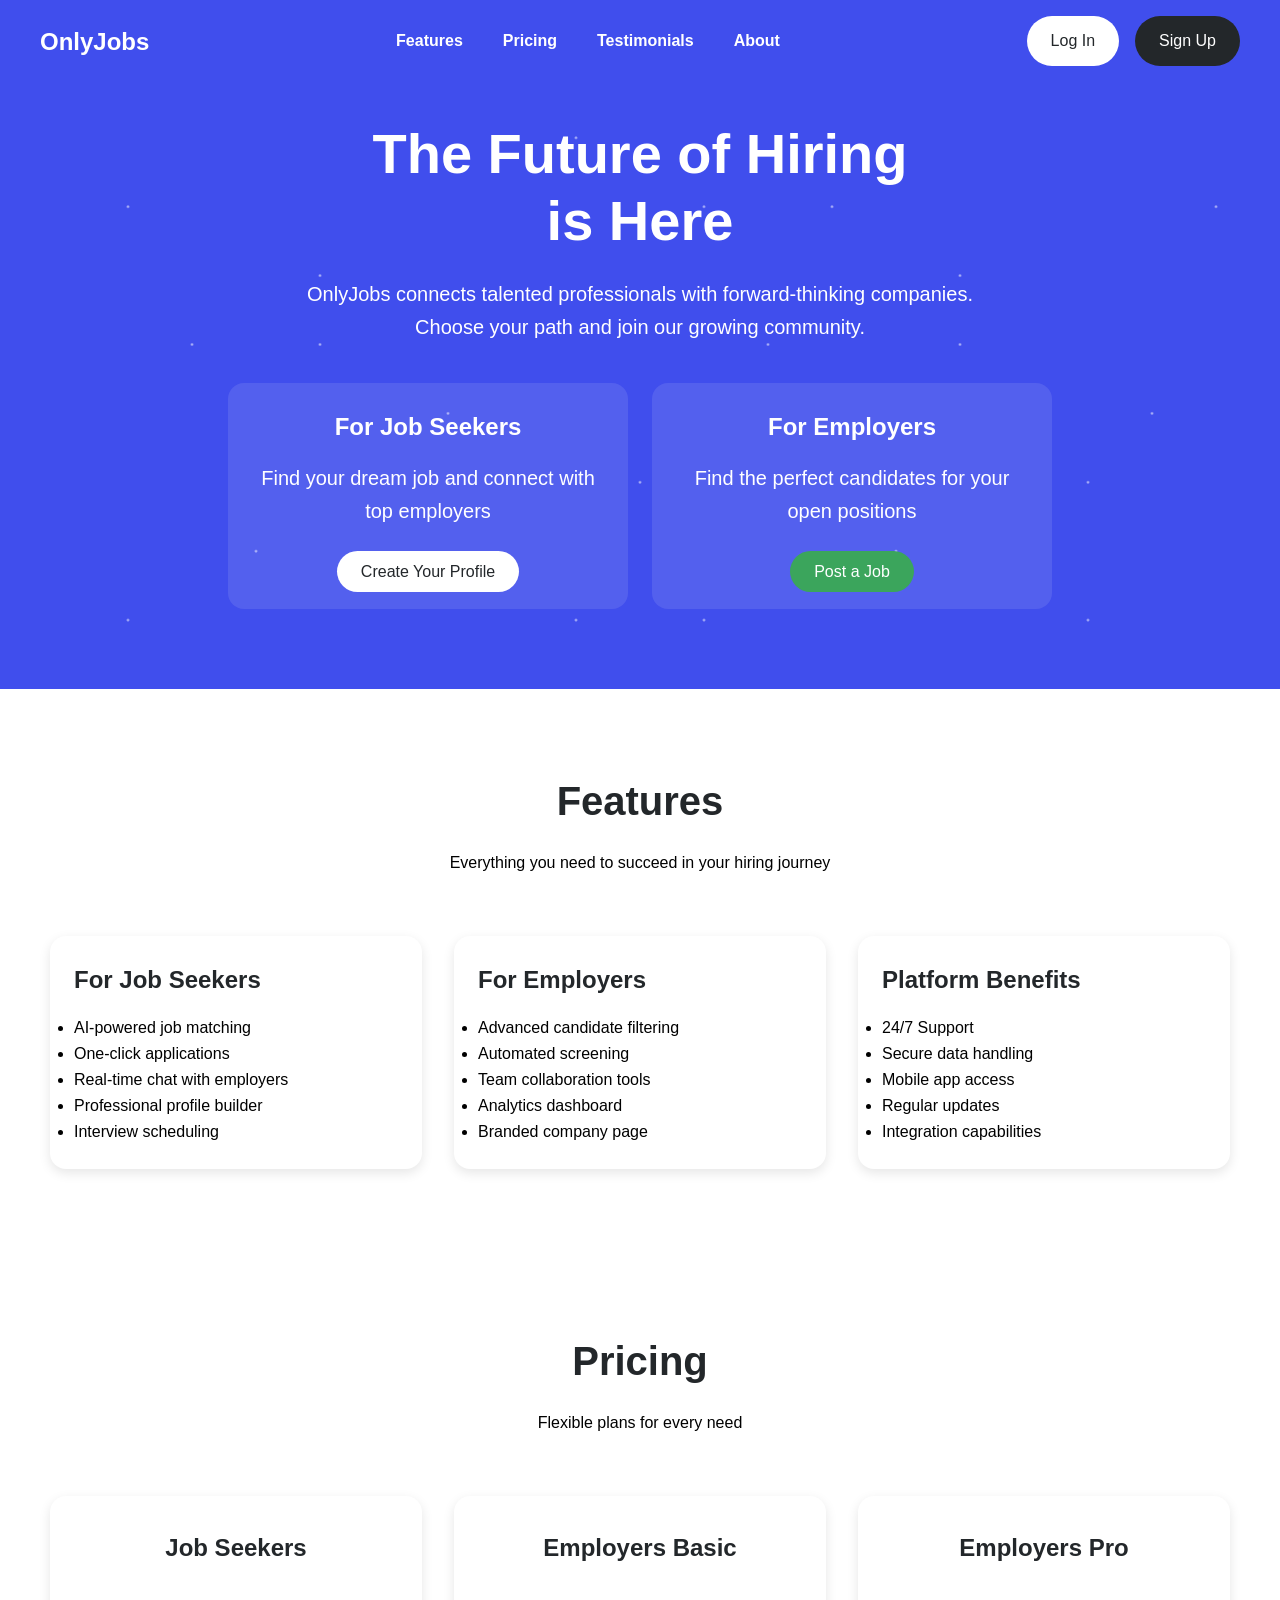
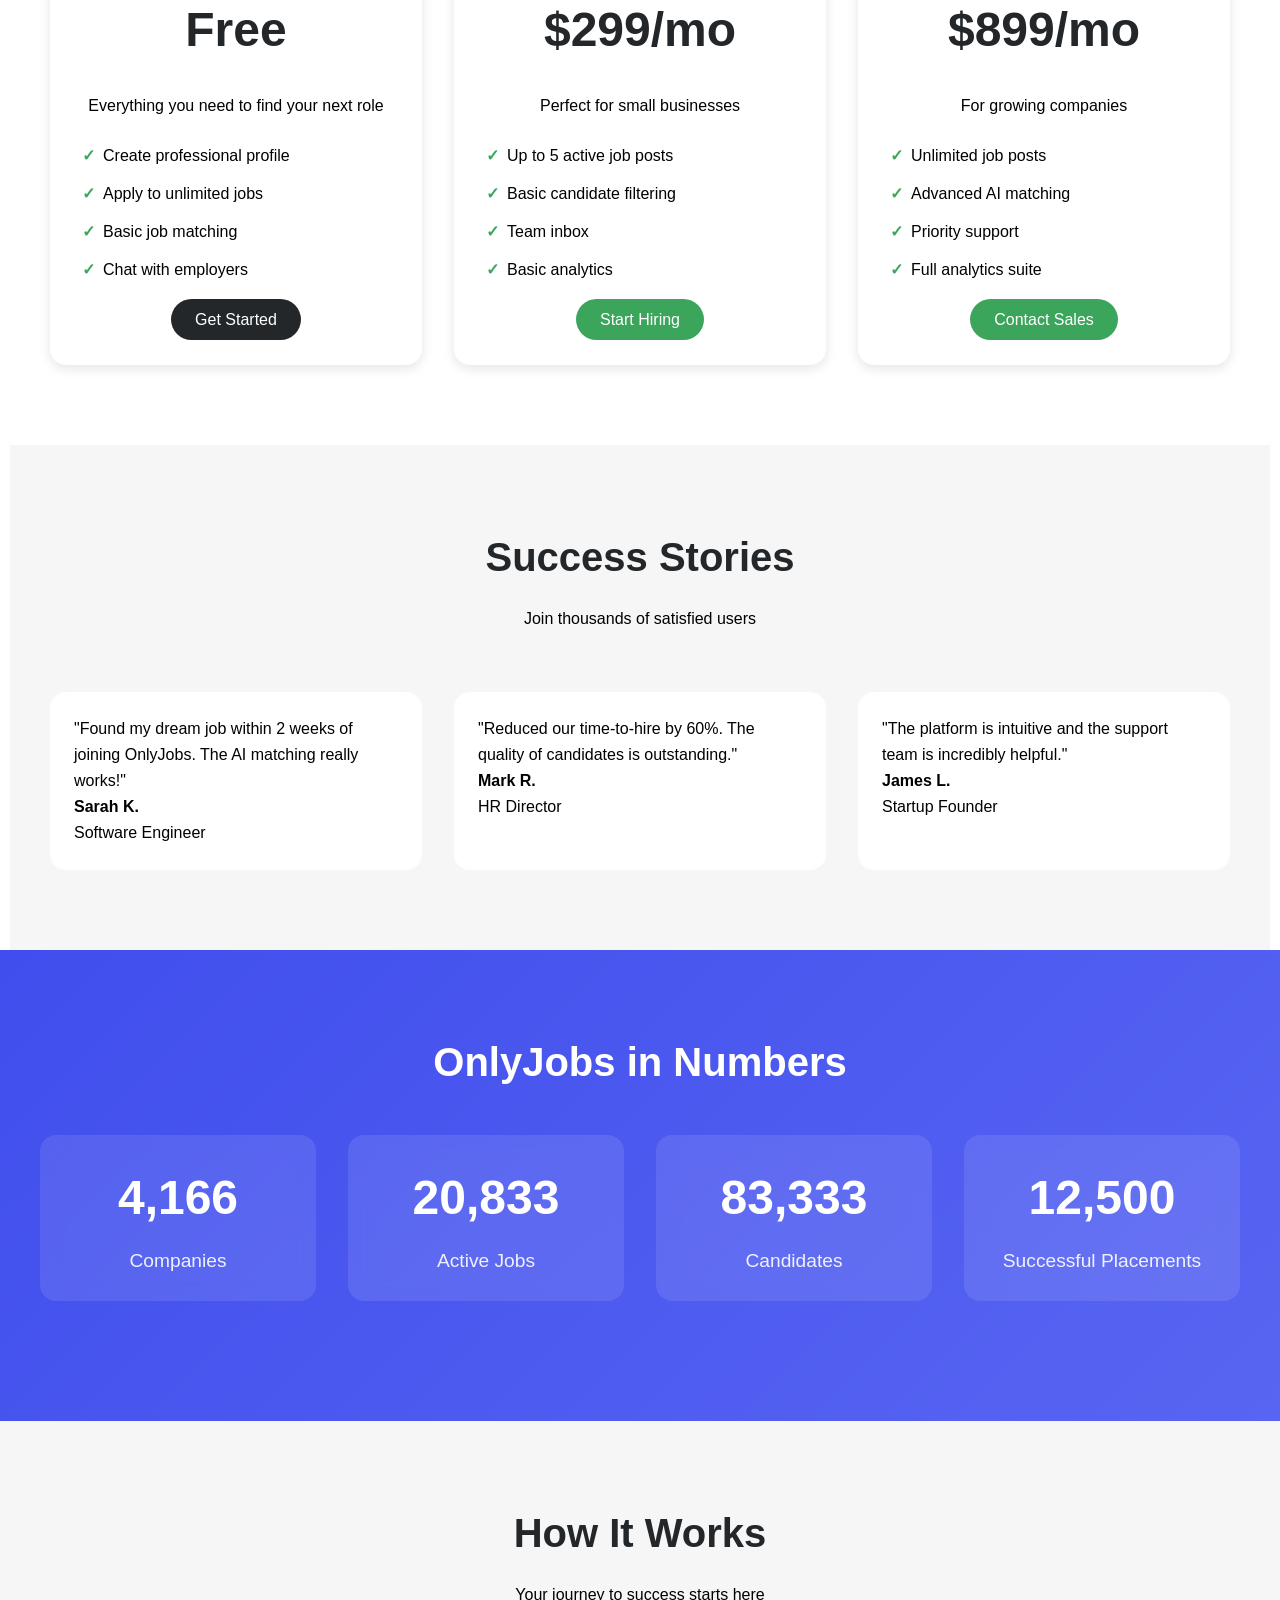
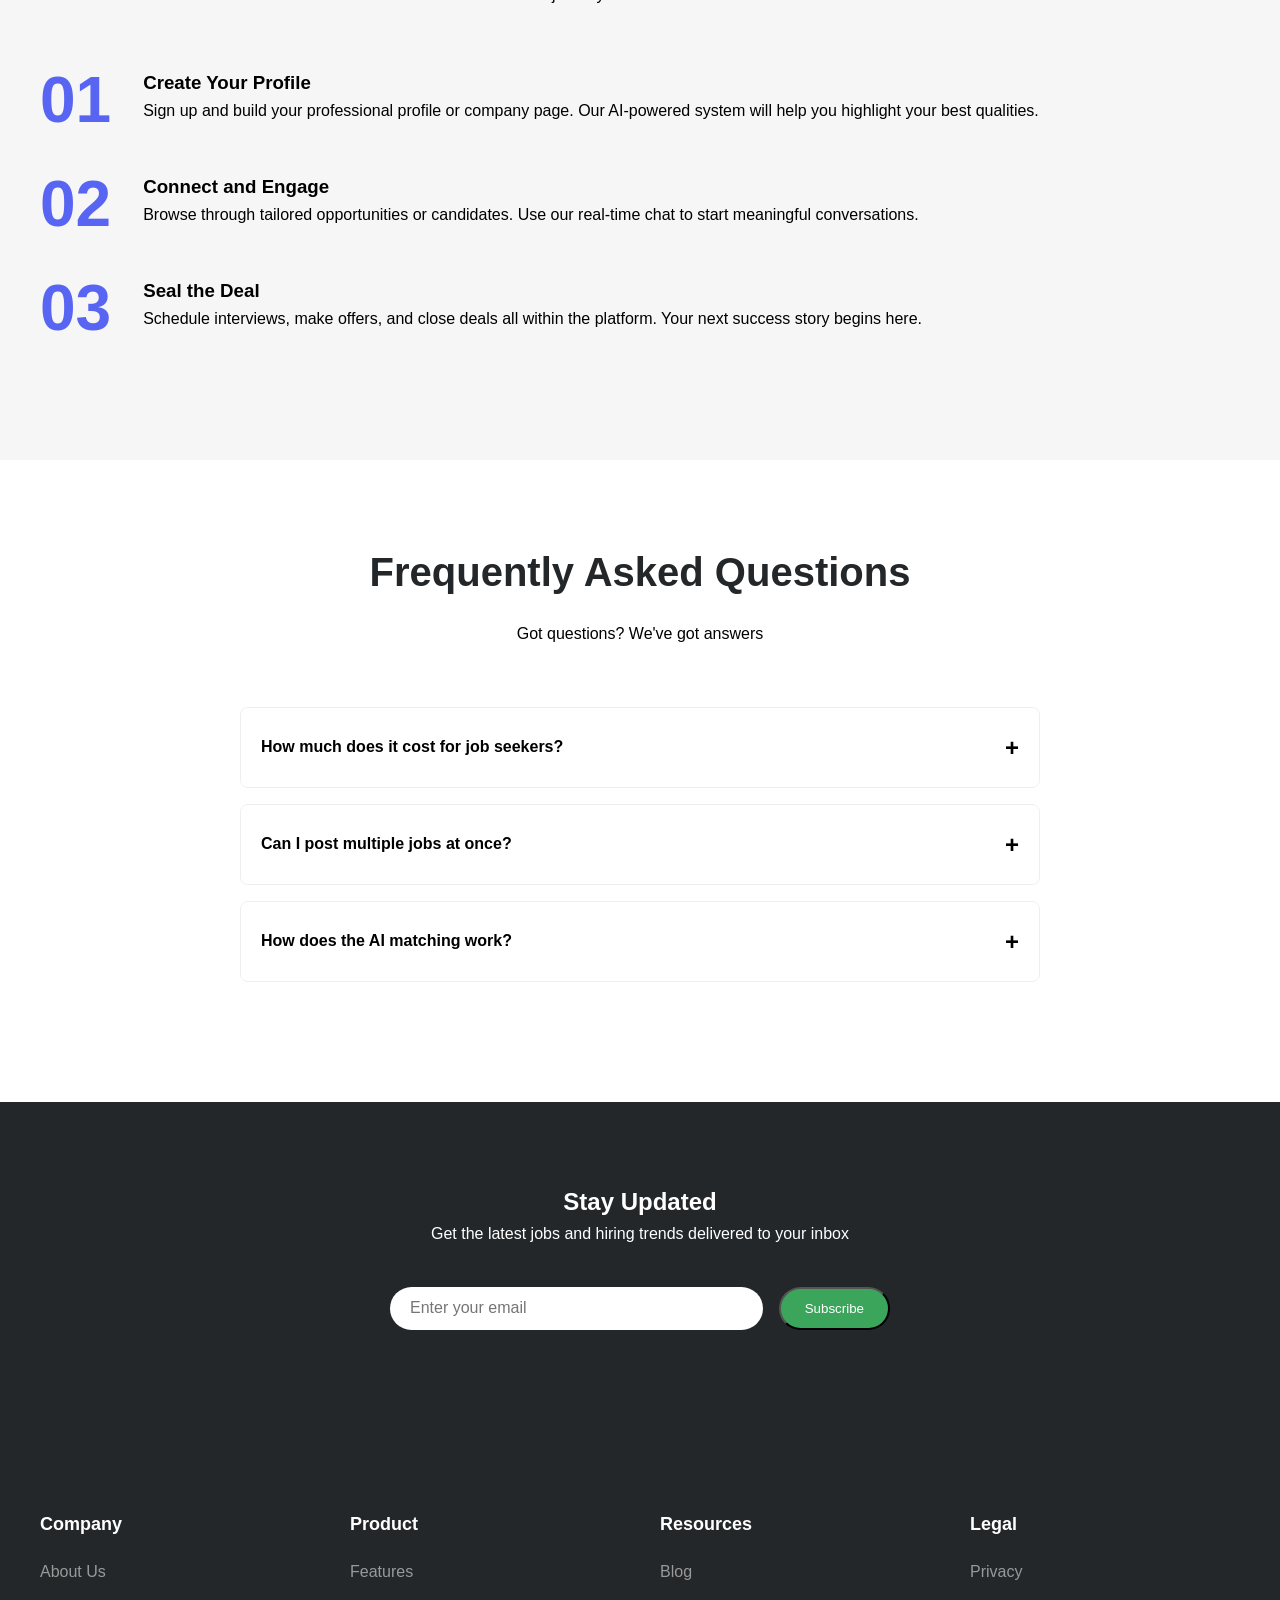
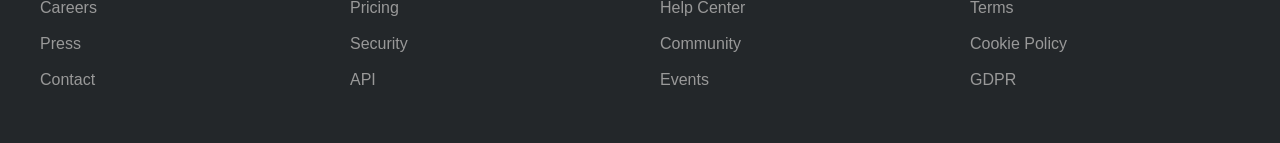
==== landing.html @ 076247b7 "Rename index.html to landing.html" ====
<!DOCTYPE html>
<html lang="en">
<head>
    <meta charset="UTF-8">
    <meta name="viewport" content="width=device-width, initial-scale=1.0">
    <title>OnlyJobs | Connecting Talent with Opportunity</title>
    <link rel="stylesheet" href="style.css">
</head>
<body>
    <nav class="nav">
        <a href="#" class="logo">OnlyJobs</a>
        <div class="nav-links">
            <a href="#features">Features</a>
            <a href="#pricing">Pricing</a>
            <a href="#testimonials">Testimonials</a>
            <a href="#about">About</a>
        </div>
        <div class="nav-buttons">
            <a href="#" class="button button-white">Log In</a>
            <a href="#" class="button button-dark">Sign Up</a>
        </div>
    </nav>

    <section class="hero">
        <div class="stars"></div>
        <h1>The Future of Hiring<br>is Here</h1>
        <p>OnlyJobs connects talented professionals with forward-thinking companies. Choose your path and join our growing community.</p>
        
        <div class="cta-buttons">
            <div class="cta-group">
                <h3>For Job Seekers</h3>
                <p>Find your dream job and connect with top employers</p>
                <a href="#" class="button button-white">Create Your Profile</a>
            </div>
            <div class="cta-group">
                <h3>For Employers</h3>
                <p>Find the perfect candidates for your open positions</p>
                <a href="#" class="button button-success">Post a Job</a>
            </div>
        </div>
    </section>

    <section id="features" class="section">
        <div class="section-title">
            <h2>Features</h2>
            <p>Everything you need to succeed in your hiring journey</p>
        </div>
        
        <div class="features-grid">
            <div class="feature-card">
                <h3>For Job Seekers</h3>
                <ul>
                    <li>AI-powered job matching</li>
                    <li>One-click applications</li>
                    <li>Real-time chat with employers</li>
                    <li>Professional profile builder</li>
                    <li>Interview scheduling</li>
                </ul>
            </div>
            <div class="feature-card">
                <h3>For Employers</h3>
                <ul>
                    <li>Advanced candidate filtering</li>
                    <li>Automated screening</li>
                    <li>Team collaboration tools</li>
                    <li>Analytics dashboard</li>
                    <li>Branded company page</li>
                </ul>
            </div>
            <div class="feature-card">
                <h3>Platform Benefits</h3>
                <ul>
                    <li>24/7 Support</li>
                    <li>Secure data handling</li>
                    <li>Mobile app access</li>
                    <li>Regular updates</li>
                    <li>Integration capabilities</li>
                </ul>
            </div>
        </div>
    </section>

    <section id="pricing" class="section">
        <div class="section-title">
            <h2>Pricing</h2>
            <p>Flexible plans for every need</p>
        </div>
        
        <div class="pricing-grid">
            <div class="price-card">
                <h3>Job Seekers</h3>
                <div class="price">Free</div>
                <p>Everything you need to find your next role</p>
                <ul class="price-features">
                    <li>Create professional profile</li>
                    <li>Apply to unlimited jobs</li>
                    <li>Basic job matching</li>
                    <li>Chat with employers</li>
                </ul>
                <a href="#" class="button button-dark">Get Started</a>
            </div>
            
            <div class="price-card">
                <h3>Employers Basic</h3>
                <div class="price">$299<span>/mo</span></div>
                <p>Perfect for small businesses</p>
                <ul class="price-features">
                    <li>Up to 5 active job posts</li>
                    <li>Basic candidate filtering</li>
                    <li>Team inbox</li>
                    <li>Basic analytics</li>
                </ul>
                <a href="#" class="button button-success">Start Hiring</a>
            </div>
            
            <div class="price-card">
                <h3>Employers Pro</h3>
                <div class="price">$899<span>/mo</span></div>
                <p>For growing companies</p>
                <ul class="price-features">
                    <li>Unlimited job posts</li>
                    <li>Advanced AI matching</li>
                    <li>Priority support</li>
                    <li>Full analytics suite</li>
                </ul>
                <a href="#" class="button button-success">Contact Sales</a>
            </div>
        </div>
    </section>

    <section id="testimonials" class="section testimonials">
        <div class="section-title">
            <h2>Success Stories</h2>
            <p>Join thousands of satisfied users</p>
        </div>
        
        <div class="testimonial-grid">
            <div class="testimonial-card">
                <p>"Found my dream job within 2 weeks of joining OnlyJobs. The AI matching really works!"</p>
                <h4>Sarah K.</h4>
                <p>Software Engineer</p>
            </div>
            <div class="testimonial-card">
                <p>"Reduced our time-to-hire by 60%. The quality of candidates is outstanding."</p>
                <h4>Mark R.</h4>
                <p>HR Director</p>
            </div>
            <div class="testimonial-card">
                <p>"The platform is intuitive and the support team is incredibly helpful."</p>
                <h4>James L.</h4>
                <p>Startup Founder</p>
            </div>
        </div>
    </section>

    <section class="stats-section">
        <h2>OnlyJobs in Numbers</h2>
        <div class="stats-grid">
            <div class="stat-card">
                <div class="stat-number" data-target="5000" data-prefix="">0</div>
                <p>Companies</p>
            </div>
            <div class="stat-card">
                <div class="stat-number" data-target="25000" data-prefix="">0</div>
                <p>Active Jobs</p>
            </div>
            <div class="stat-card">
                <div class="stat-number" data-target="100000" data-prefix="">0</div>
                <p>Candidates</p>
            </div>
            <div class="stat-card">
                <div class="stat-number" data-target="15000" data-prefix="">0</div>
                <p>Successful Placements</p>
            </div>
        </div>
    </section>

    <section class="how-it-works">
        <div class="section-title">
            <h2>How It Works</h2>
            <p>Your journey to success starts here</p>
        </div>
        <div class="steps-container">
            <div class="step-card">
                <div class="step-number">01</div>
                <div class="step-content">
                    <h3>Create Your Profile</h3>
                    <p>Sign up and build your professional profile or company page. Our AI-powered system will help you highlight your best qualities.</p>
                </div>
            </div>
            <div class="step-card">
                <div class="step-number">02</div>
                <div class="step-content">
                    <h3>Connect and Engage</h3>
                    <p>Browse through tailored opportunities or candidates. Use our real-time chat to start meaningful conversations.</p>
                </div>
            </div>
            <div class="step-card">
                <div class="step-number">03</div>
                <div class="step-content">
                    <h3>Seal the Deal</h3>
                    <p>Schedule interviews, make offers, and close deals all within the platform. Your next success story begins here.</p>
                </div>
            </div>
        </div>
    </section>

    <section class="faq-section">
        <div class="section-title">
            <h2>Frequently Asked Questions</h2>
            <p>Got questions? We've got answers</p>
        </div>
        <div class="faq-container">
            <div class="faq-item">
                <div class="faq-question">How much does it cost for job seekers?</div>
                <div class="faq-answer">OnlyJobs is completely free for job seekers! Create your profile, apply to jobs, and connect with employers at no cost.</div>
            </div>
            <div class="faq-item">
                <div class="faq-question">Can I post multiple jobs at once?</div>
                <div class="faq-answer">Yes! Our Employers Pro plan allows unlimited job postings, while the Basic plan includes up to 5 active job posts.</div>
            </div>
            <div class="faq-item">
                <div class="faq-question">How does the AI matching work?</div>
                <div class="faq-answer">Our AI analyzes multiple factors including skills, experience, company culture, and job requirements to create perfect matches.</div>
            </div>
        </div>
    </section>

    <section class="newsletter">
        <h2>Stay Updated</h2>
        <p>Get the latest jobs and hiring trends delivered to your inbox</p>
        <form class="newsletter-form">
            <input type="email" placeholder="Enter your email" class="newsletter-input" required>
            <button type="submit" class="button button-success">Subscribe</button>
        </form>
    </section>

    <footer>
        <div class="footer-grid">
            <div class="footer-column">
                <h4>Company</h4>
                <ul>
                    <li><a href="#">About Us</a></li>
                    <li><a href="#">Careers</a></li>
                    <li><a href="#">Press</a></li>
                    <li><a href="#">Contact</a></li>
                </ul>
            </div>
            <div class="footer-column">
                <h4>Product</h4>
                <ul>
                    <li><a href="#">Features</a></li>
                    <li><a href="#">Pricing</a></li>
                    <li><a href="#">Security</a></li>
                    <li><a href="#">API</a></li>
                </ul>
            </div>
            <div class="footer-column">
                <h4>Resources</h4>
                <ul>
                    <li><a href="#">Blog</a></li>
                    <li><a href="#">Help Center</a></li>
                    <li><a href="#">Community</a></li>
                    <li><a href="#">Events</a></li>
                </ul>
            </div>
            <div class="footer-column">
                <h4>Legal</h4>
                <ul>
                    <li><a href="#">Privacy</a></li>
                    <li><a href="#">Terms</a></li>
                    <li><a href="#">Cookie Policy</a></li>
                    <li><a href="#">GDPR</a></li>
                </ul>
            </div>
        </div>
    </footer>

    <div class="floating-button" data-tooltip>
        <span class="tooltip">Need help?</span>
        <span>💬</span>
    </div>

    <script src="script.js"></script>
</body>
</html>
---- style.css ----
:root {
    --primary: #5865F2;
    --background: #404EED;
    --text: #fff;
    --secondary-bg: #f6f6f6;
    --dark-text: #23272a;
    --success: #3ba55c;
}

* {
    margin: 0;
    padding: 0;
    box-sizing: border-box;
    font-family: 'gg sans', 'Helvetica Neue', Helvetica, Arial, sans-serif;
}

body {
    line-height: 1.625;
}

html{
    scroll-behavior: smooth;
}

.nav {
    position: fixed;
    top: 0;
    left: 0;
    right: 0;
    padding: 16px 40px;
    background: var(--background);
    display: flex;
    justify-content: space-between;
    align-items: center;
    z-index: 100;
}

.logo {
    font-size: 24px;
    font-weight: 800;
    color: var(--text);
    text-decoration: none;
}

.nav-links {
    display: flex;
    gap: 40px;
}

.nav-links a {
    color: var(--text);
    text-decoration: none;
    font-weight: 600;
}

.nav-buttons {
    display: flex;
    gap: 16px;
}

.button {
    padding: 12px 24px;
    border-radius: 40px;
    font-weight: 500;
    cursor: pointer;
    transition: all 0.2s;
    text-decoration: none;
    text-align: center;
}

.button-white {
    background: var(--text);
    color: var(--dark-text);
}

.button-white:hover {
    color: var(--primary);
    box-shadow: 0 8px 15px rgba(0, 0, 0, 0.1);
}

.button-dark {
    background: var(--dark-text);
    color: var(--text);
}

.button-dark:hover {
    background: #36393f;
}

.button-success {
    background: var(--success);
    color: var(--text);
}

.button-success:hover {
    background: #2d8b48;
}

/* Hero Section */
.hero {
    background: var(--background);
    padding: 120px 40px 80px;
    text-align: center;
    color: var(--text);
    position: relative;
    overflow: hidden;
}

/* Fade-in for Hero Text */
.hero h1, .hero p {
    animation: fade-in-up 1s ease-out forwards;
}

.hero h1 {
    font-size: 56px;
    font-weight: 800;
    line-height: 1.2;
    margin-bottom: 24px;
    opacity: 0;
    animation-delay: 0.3s;
}

.hero p {
    font-size: 20px;
    margin-bottom: 32px;
    max-width: 720px;
    margin-left: auto;
    margin-right: auto;
    opacity: 0;
    animation-delay: 0.5s;
}
/* Call-to-action buttons */
.cta-buttons {
    display: flex;
    gap: 24px;
    justify-content: center;
    margin-top: 40px;
    opacity: 0;
    animation: fade-in-up 1s ease-out forwards;
    animation-delay: 0.7s;
}

/* Floating effect on CTA cards */
.cta-group {
    background: rgba(255, 255, 255, 0.1);
    padding: 24px;
    border-radius: 16px;
    backdrop-filter: blur(10px);
    max-width: 400px;
    text-align: center;
    animation: float 3s ease-in-out infinite;
}

.cta-group:nth-child(1) {
    animation-delay: 0.2s;
}

.cta-group:nth-child(2) {
    animation-delay: 0.4s;
}

.cta-group h3 {
    margin-bottom: 16px;
    font-size: 24px;
}

.section {
    padding: 80px 40px;
    max-width: 1260px;
    margin: 0 auto;
}

.section-title {
    text-align: center;
    margin-bottom: 60px;
}

.section-title h2 {
    font-size: 40px;
    color: var(--dark-text);
    margin-bottom: 16px;
}

.features-grid {
    display: grid;
    grid-template-columns: repeat(auto-fit, minmax(300px, 1fr));
    gap: 32px;
    margin-top: 40px;
}

.feature-card {
    background: white;
    padding: 24px;
    border-radius: 16px;
    box-shadow: 0 4px 12px rgba(0, 0, 0, 0.1);
}

.feature-card h3 {
    font-size: 24px;
    margin-bottom: 16px;
    color: var(--dark-text);
}

.pricing-grid {
    display: grid;
    grid-template-columns: repeat(auto-fit, minmax(300px, 1fr));
    gap: 32px;
    margin-top: 40px;
}

.price-card {
    background: white;
    padding: 32px;
    border-radius: 16px;
    box-shadow: 0 4px 12px rgba(0, 0, 0, 0.1);
    text-align: center;
}

.price-card h3 {
    font-size: 24px;
    margin-bottom: 16px;
    color: var(--dark-text);
}

.price {
    font-size: 48px;
    font-weight: 700;
    margin: 24px 0;
    color: var(--dark-text);
}

.price-features {
    margin: 24px 0;
    text-align: left;
}

.price-features li {
    margin: 12px 0;
    list-style: none;
    display: flex;
    align-items: center;
    gap: 8px;
}

.price-features li::before {
    content: "✓";
    color: var(--success);
    font-weight: bold;
}

.testimonials {
    background: var(--secondary-bg);
    text-align: center;
}

.testimonial-grid {
    display: grid;
    grid-template-columns: repeat(auto-fit, minmax(300px, 1fr));
    gap: 32px;
}

.testimonial-card {
    background: white;
    padding: 24px;
    border-radius: 16px;
    text-align: left;
}

.stars {
    position: absolute;
    width: 100%;
    height: 100%;
    top: 0;
    left: 0;
    pointer-events: none;
    opacity: 0.5;
    background: 
        radial-gradient(2px 2px at 20px 30px, #ffffff, rgba(0,0,0,0)),
        radial-gradient(2px 2px at 40px 70px, #ffffff, rgba(0,0,0,0)),
        radial-gradient(2px 2px at 50px 160px, #ffffff, rgba(0,0,0,0)),
        radial-gradient(2px 2px at 90px 40px, #ffffff, rgba(0,0,0,0));
    background-repeat: repeat;
    animation: stars 7s linear infinite;
}

@keyframes stars-move {
    from { transform: translateY(0); }
    to { transform: translateY(-100px); }
}

@keyframes twinkling {
    0%, 100% { opacity: 0.3; }
    50% { opacity: 1; }
}

@keyframes fade-in-up {
    from { opacity: 0; transform: translateY(30px); }
    to { opacity: 1; transform: translateY(0); }
}

@keyframes float {
    0% { transform: translateY(0px); }
    50% { transform: translateY(-10px); }
    100% { transform: translateY(0px); }
}

/* Animated Stars */
.stars {
    position: absolute;
    width: 100%;
    height: 100%;
    top: 0;
    left: 0;
    pointer-events: none;
    opacity: 0.7;
    background: 
        radial-gradient(2px 2px at 5% 10%, #ffffff, rgba(0,0,0,0)),
        radial-gradient(2px 2px at 10% 30%, #ffffff, rgba(0,0,0,0)),
        radial-gradient(2px 2px at 15% 50%, #ffffff, rgba(0,0,0,0)),
        radial-gradient(2px 2px at 20% 80%, #ffffff, rgba(0,0,0,0)),
        radial-gradient(2px 2px at 25% 40%, #ffffff, rgba(0,0,0,0)),
        radial-gradient(2px 2px at 30% 20%, #ffffff, rgba(0,0,0,0)),
        radial-gradient(2px 2px at 35% 60%, #ffffff, rgba(0,0,0,0)),
        radial-gradient(2px 2px at 40% 10%, #ffffff, rgba(0,0,0,0)),
        radial-gradient(2px 2px at 45% 90%, #ffffff, rgba(0,0,0,0)),
        radial-gradient(2px 2px at 50% 70%, #ffffff, rgba(0,0,0,0)),
        radial-gradient(2px 2px at 55% 30%, #ffffff, rgba(0,0,0,0)),
        radial-gradient(2px 2px at 60% 50%, #ffffff, rgba(0,0,0,0)),
        radial-gradient(2px 2px at 65% 20%, #ffffff, rgba(0,0,0,0)),
        radial-gradient(2px 2px at 70% 80%, #ffffff, rgba(0,0,0,0)),
        radial-gradient(2px 2px at 75% 40%, #ffffff, rgba(0,0,0,0)),
        radial-gradient(2px 2px at 80% 10%, #ffffff, rgba(0,0,0,0)),
        radial-gradient(2px 2px at 85% 90%, #ffffff, rgba(0,0,0,0)),
        radial-gradient(2px 2px at 90% 60%, #ffffff, rgba(0,0,0,0)),
        radial-gradient(2px 2px at 95% 30%, #ffffff, rgba(0,0,0,0)),
        radial-gradient(2px 2px at 10% 90%, #ffffff, rgba(0,0,0,0)),
        radial-gradient(2px 2px at 15% 10%, #ffffff, rgba(0,0,0,0)),
        radial-gradient(2px 2px at 25% 50%, #ffffff, rgba(0,0,0,0)),
        radial-gradient(2px 2px at 35% 70%, #ffffff, rgba(0,0,0,0)),
        radial-gradient(2px 2px at 45% 20%, #ffffff, rgba(0,0,0,0)),
        radial-gradient(2px 2px at 55% 90%, #ffffff, rgba(0,0,0,0)),
        radial-gradient(2px 2px at 65% 30%, #ffffff, rgba(0,0,0,0)),
        radial-gradient(2px 2px at 75% 50%, #ffffff, rgba(0,0,0,0)),
        radial-gradient(2px 2px at 85% 70%, #ffffff, rgba(0,0,0,0)),
        radial-gradient(2px 2px at 95% 10%, #ffffff, rgba(0,0,0,0));
    background-repeat: repeat;
    animation: stars-move 10s linear infinite, twinkling 5s infinite alternate;
}

@media (max-width: 768px) {
    .nav-links { display: none; }
    .hero h1 { font-size: 32px; }
    .cta-buttons { flex-direction: column; }
    .cta-group { max-width: 100%; }
}

.stats-section {
    background: linear-gradient(135deg, #404EED, #5865F2);
    color: white;
    padding: 80px 40px;
    text-align: center;
}

.stats-section h2 {
    font-size: 2.5rem;
    margin-bottom: 2rem;
}

.stats-grid {
    display: grid;
    grid-template-columns: repeat(auto-fit, minmax(200px, 1fr));
    gap: 32px;
    max-width: 1260px;
    margin: 40px auto;
}

.stat-card {
    padding: 24px;
    background: rgba(255, 255, 255, 0.1);
    border-radius: 16px;
    backdrop-filter: blur(10px);
    transform: translateY(0);
    transition: transform 0.3s ease;
}

.stat-card:hover {
    transform: translateY(-10px);
}

.stat-number {
    font-size: 48px;
    font-weight: 700;
    margin-bottom: 8px;
}

.stat-card p {
    font-size: 1.2rem;
    opacity: 0.9;
}

.how-it-works {
    padding: 80px 40px;
    background: var(--secondary-bg);
}

.steps-container {
    max-width: 1260px;
    margin: 40px auto;
    position: relative;
}

.step-card {
    display: flex;
    gap: 32px;
    margin: 40px 0;
    opacity: 0;
    transform: translateX(-50px);
    transition: all 0.5s ease;
}

.step-card.visible {
    opacity: 1;
    transform: translateX(0);
}

.step-number {
    font-size: 64px;
    font-weight: 800;
    color: var(--primary);
    line-height: 1;
}

.step-content {
    flex: 1;
}

.faq-section {
    padding: 80px 40px;
}

.faq-container {
    max-width: 800px;
    margin: 40px auto;
}

.faq-item {
    margin-bottom: 16px;
    border: 1px solid #eee;
    border-radius: 8px;
    overflow: hidden;
}

.faq-question {
    padding: 20px;
    background: white;
    cursor: pointer;
    display: flex;
    justify-content: space-between;
    align-items: center;
    font-weight: 600;
}

.faq-question::after {
    content: '+';
    font-size: 24px;
    transition: transform 0.3s ease;
}

.faq-item.active .faq-question::after {
    transform: rotate(45deg);
}

.faq-answer {
    padding: 0 20px;
    max-height: 0;
    overflow: hidden;
    transition: all 0.3s ease;
    background: #f9f9f9;
}

.faq-item.active .faq-answer {
    padding: 20px;
    max-height: 200px;
}

.newsletter {
    background: var(--dark-text);
    color: var(--text);
    padding: 80px 40px;
    text-align: center;
}

.newsletter-form {
    max-width: 500px;
    margin: 40px auto;
    display: flex;
    gap: 16px;
}

.newsletter-input {
    flex: 1;
    padding: 12px 20px;
    border-radius: 40px;
    border: none;
    font-size: 16px;
}

.floating-button {
    position: fixed;
    bottom: 40px;
    right: 40px;
    width: 60px;
    height: 60px;
    border-radius: 30px;
    background: var(--primary);
    color: white;
    display: flex;
    align-items: center;
    justify-content: center;
    cursor: pointer;
    box-shadow: 0 4px 12px rgba(0, 0, 0, 0.2);
    transition: all 0.3s ease;
    opacity: 0;
    transform: translateY(100px);
}

.floating-button.visible {
    opacity: 1;
    transform: translateY(0);
}

.floating-button:hover {
    transform: scale(1.1);
}

.tooltip {
    position: absolute;
    background: black;
    color: white;
    padding: 8px 16px;
    border-radius: 4px;
    font-size: 14px;
    bottom: 100%;
    left: 50%;
    transform: translateX(-50%);
    margin-bottom: 8px;
    opacity: 0;
    transition: opacity 0.3s ease;
    pointer-events: none;
}

[data-tooltip]:hover .tooltip {
    opacity: 1;
}

@keyframes bounce {
    0%, 100% { transform: translateY(0); }
    50% { transform: translateY(-10px); }
}

.animate-bounce {
    animation: bounce 2s infinite;
}

footer {
    background: var(--dark-text);
    color: var(--text);
    padding: 60px 40px 40px;
}

.footer-grid {
    display: grid;
    grid-template-columns: repeat(auto-fit, minmax(200px, 1fr));
    gap: 40px;
    max-width: 1260px;
    margin: 0 auto;
}

.footer-column h4 {
    margin-bottom: 20px;
    font-size: 18px;
}

.footer-column ul {
    list-style: none;
}

.footer-column ul li {
    margin: 10px 0;
}

.footer-column ul li a {
    color: #999;
    text-decoration: none;
    transition: color 0.2s ease;
}

.footer-column ul li a:hover {
    color: white;
}

@media (max-width: 768px) {
    .newsletter-form {
        flex-direction: column;
    }
    .floating-button {
        bottom: 20px;
        right: 20px;
    }
}
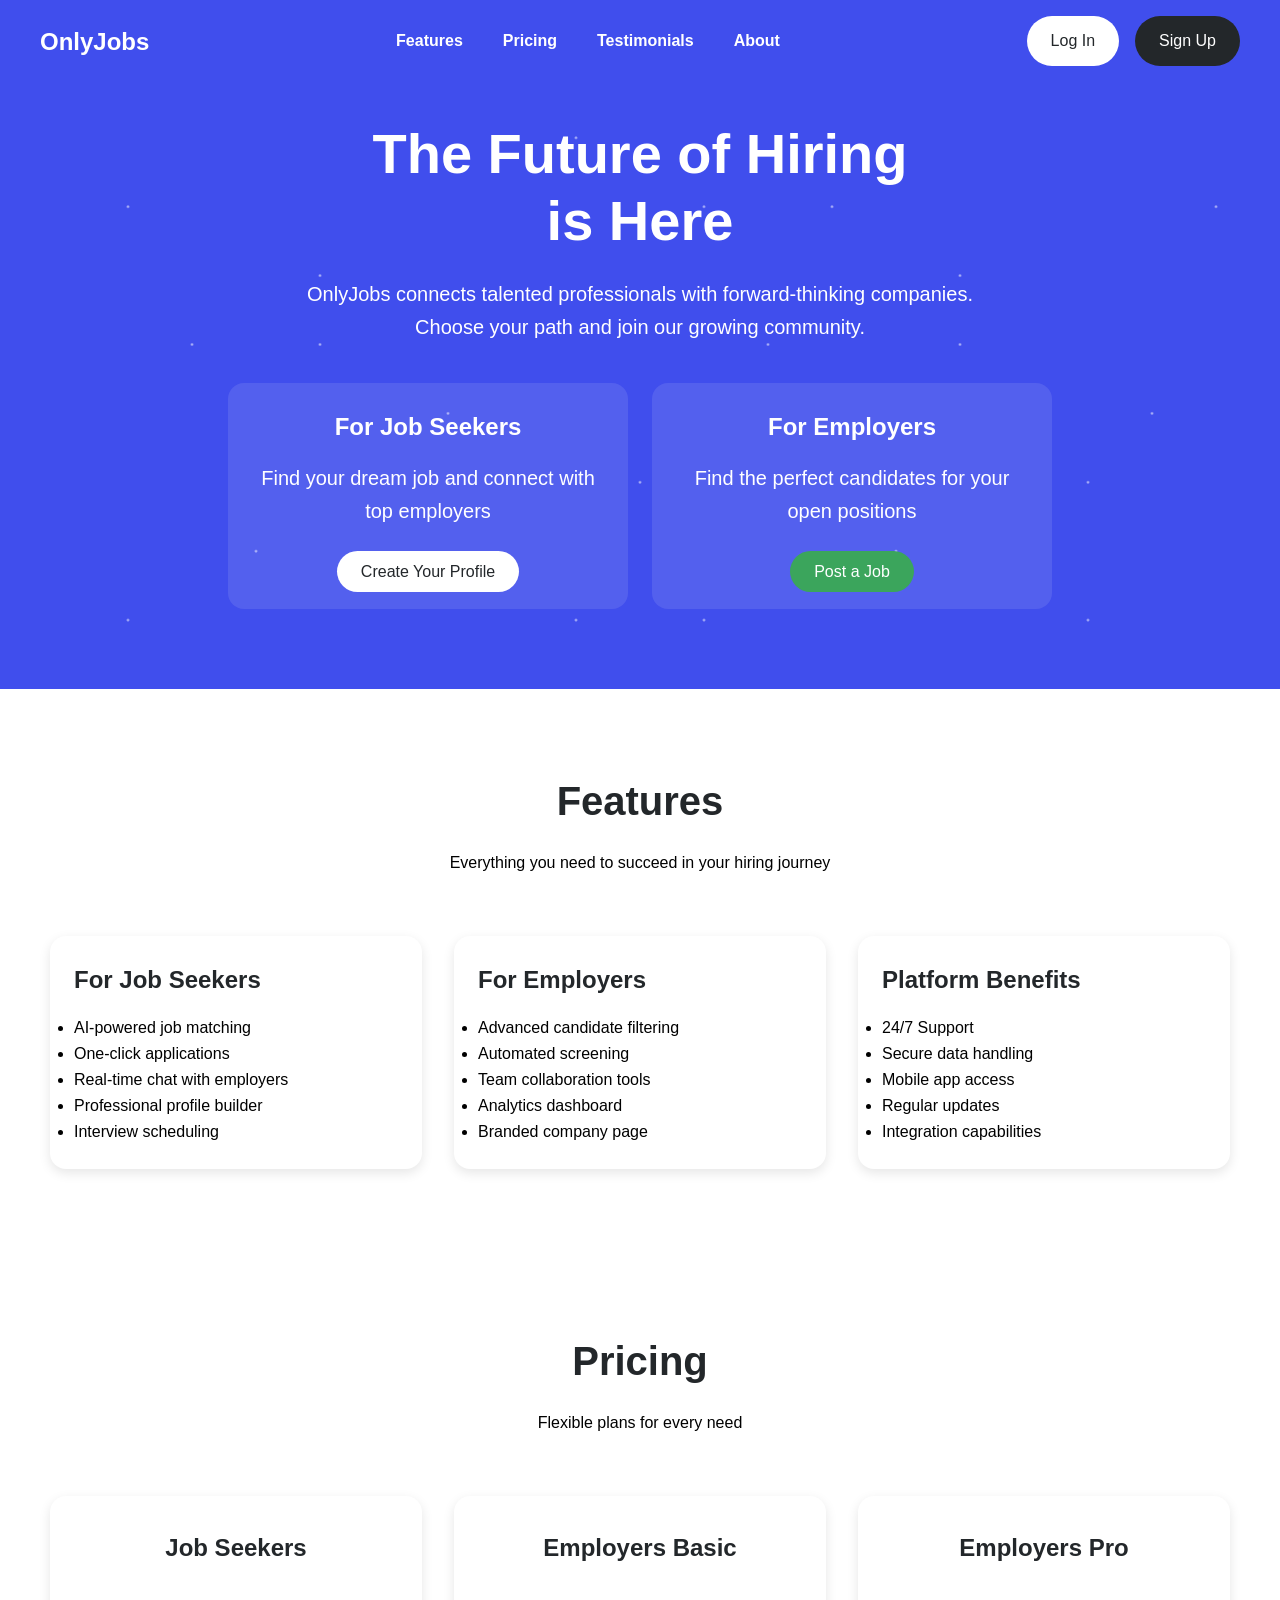
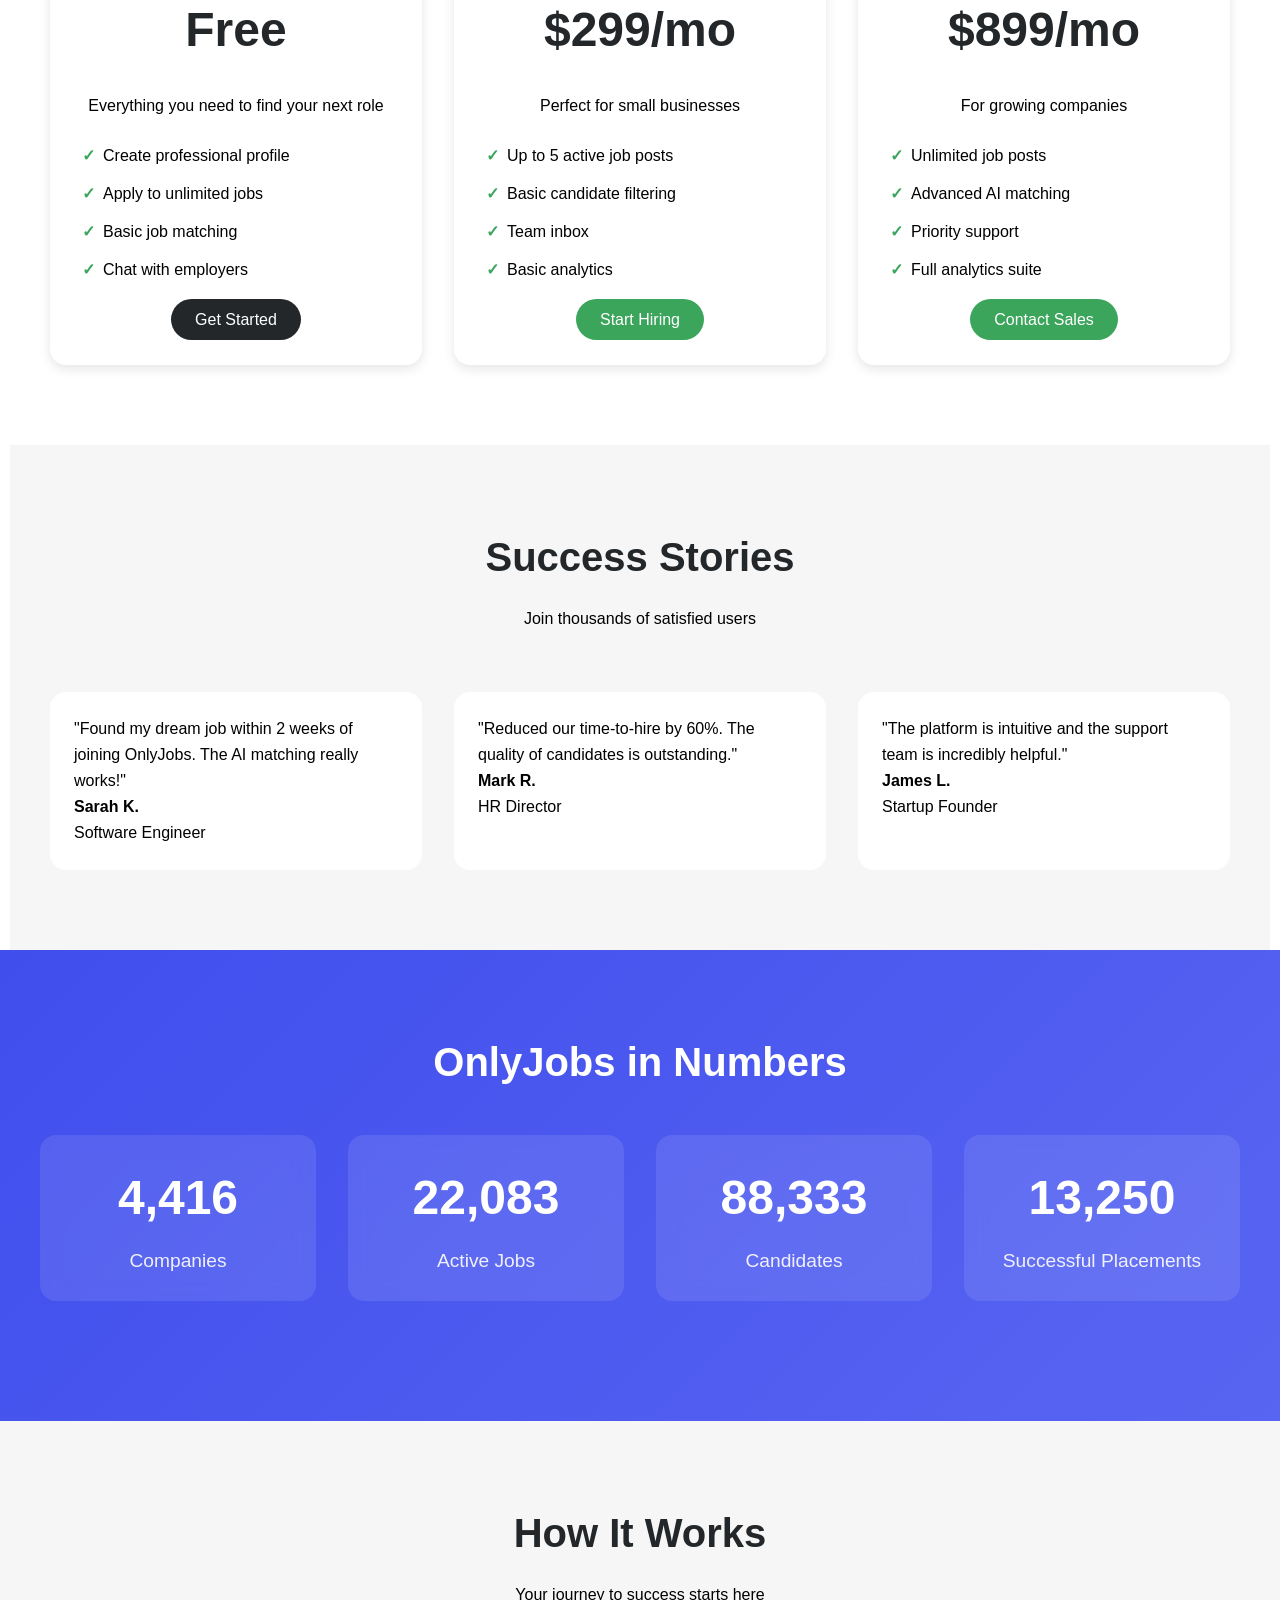
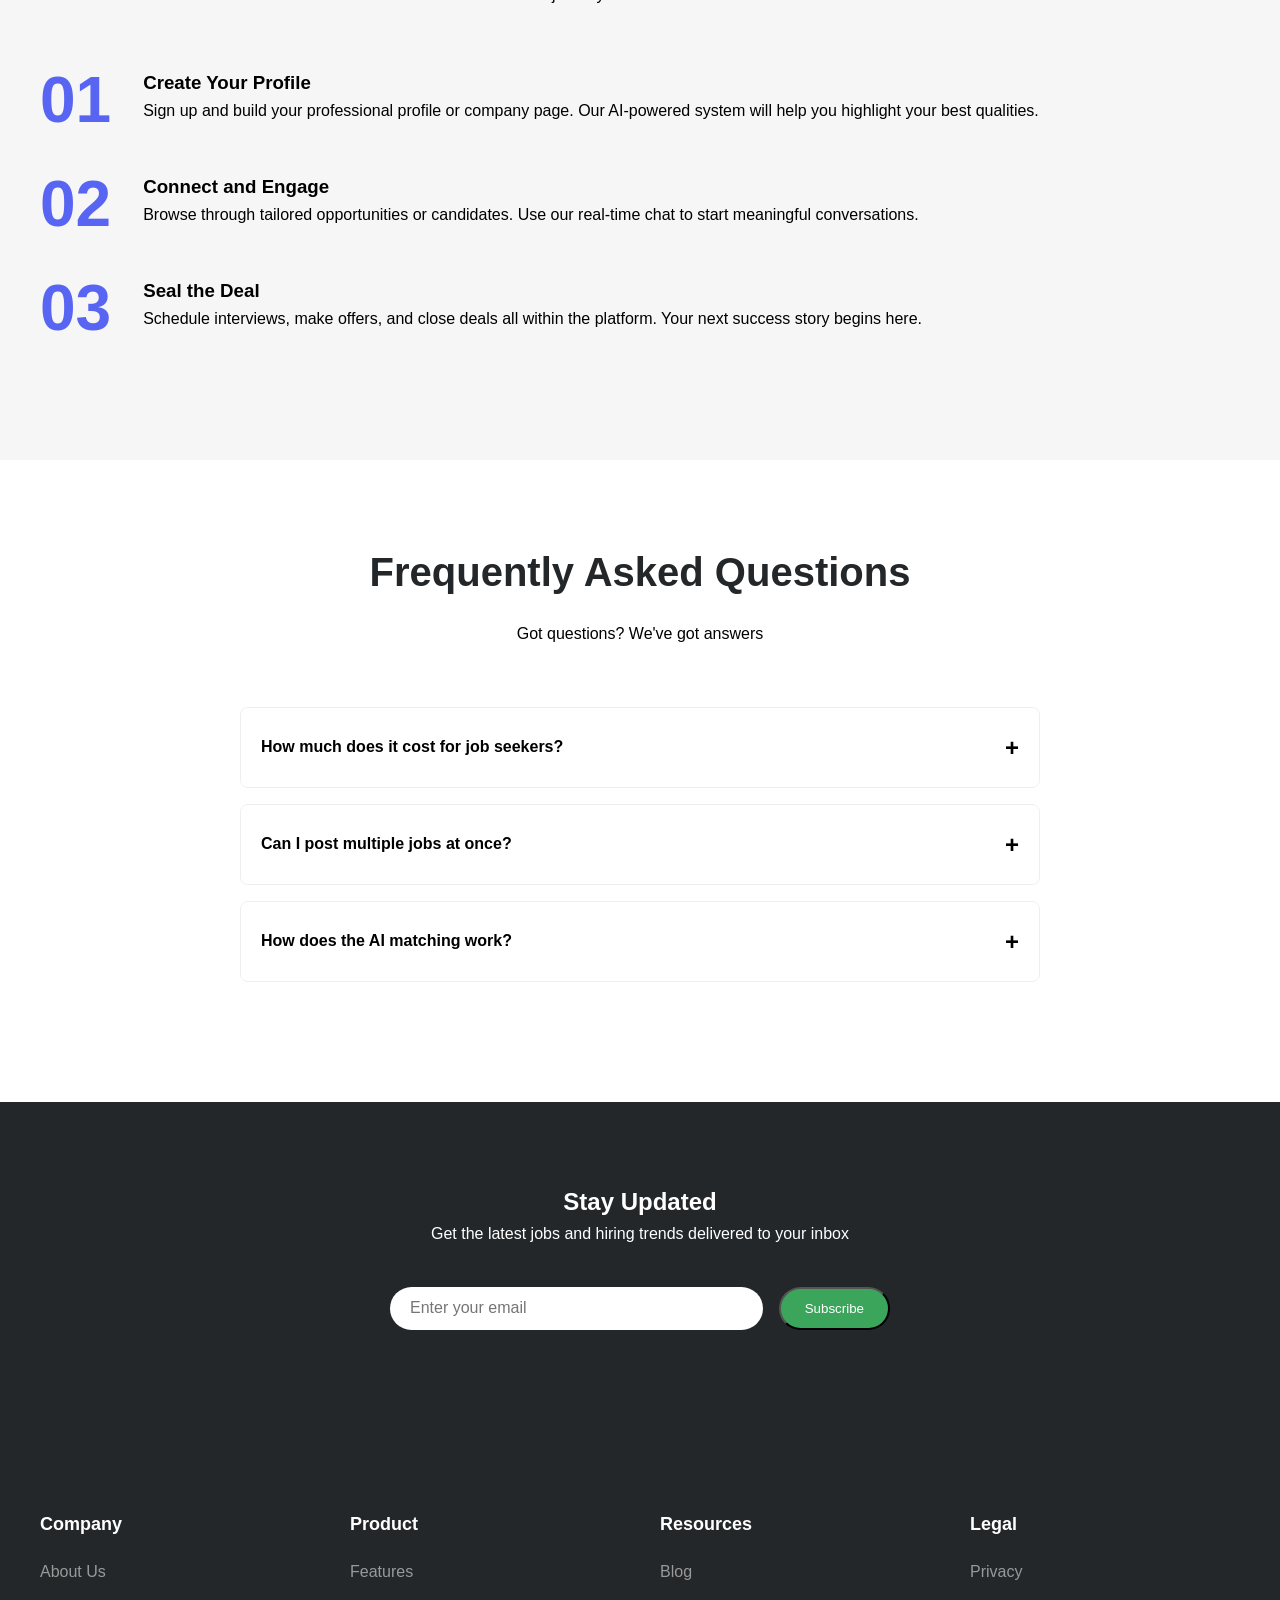
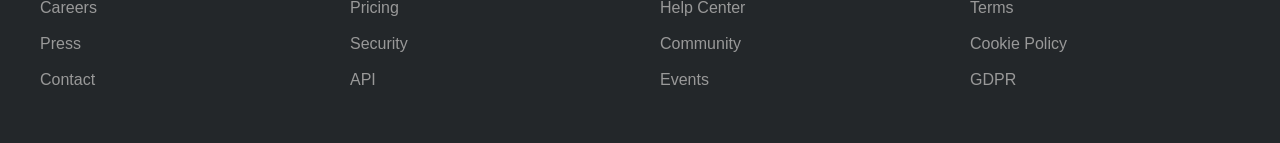
==== commit cd47104b: "Update landing.html" ====
--- a/landing.html
+++ b/landing.html
@@ -4,7 +4,7 @@
     <meta charset="UTF-8">
     <meta name="viewport" content="width=device-width, initial-scale=1.0">
     <title>OnlyJobs | Connecting Talent with Opportunity</title>
-    <link rel="stylesheet" href="style.css">
+    <link rel="stylesheet" href="landing.css">
 </head>
 <body>
     <nav class="nav">
@@ -281,6 +281,6 @@
         <span>💬</span>
     </div>
 
-    <script src="script.js"></script>
+    <script src="landing.js"></script>
 </body>
 </html>
--- a/landing.css
+++ b/landing.css
@@ -0,0 +1,610 @@
+:root {
+    --primary: #5865F2;
+    --background: #404EED;
+    --text: #fff;
+    --secondary-bg: #f6f6f6;
+    --dark-text: #23272a;
+    --success: #3ba55c;
+}
+
+* {
+    margin: 0;
+    padding: 0;
+    box-sizing: border-box;
+    font-family: 'gg sans', 'Helvetica Neue', Helvetica, Arial, sans-serif;
+}
+
+body {
+    line-height: 1.625;
+}
+
+html{
+    scroll-behavior: smooth;
+}
+
+.nav {
+    position: fixed;
+    top: 0;
+    left: 0;
+    right: 0;
+    padding: 16px 40px;
+    background: var(--background);
+    display: flex;
+    justify-content: space-between;
+    align-items: center;
+    z-index: 100;
+}
+
+.logo {
+    font-size: 24px;
+    font-weight: 800;
+    color: var(--text);
+    text-decoration: none;
+}
+
+.nav-links {
+    display: flex;
+    gap: 40px;
+}
+
+.nav-links a {
+    color: var(--text);
+    text-decoration: none;
+    font-weight: 600;
+}
+
+.nav-buttons {
+    display: flex;
+    gap: 16px;
+}
+
+.button {
+    padding: 12px 24px;
+    border-radius: 40px;
+    font-weight: 500;
+    cursor: pointer;
+    transition: all 0.2s;
+    text-decoration: none;
+    text-align: center;
+}
+
+.button-white {
+    background: var(--text);
+    color: var(--dark-text);
+}
+
+.button-white:hover {
+    color: var(--primary);
+    box-shadow: 0 8px 15px rgba(0, 0, 0, 0.1);
+}
+
+.button-dark {
+    background: var(--dark-text);
+    color: var(--text);
+}
+
+.button-dark:hover {
+    background: #36393f;
+}
+
+.button-success {
+    background: var(--success);
+    color: var(--text);
+}
+
+.button-success:hover {
+    background: #2d8b48;
+}
+
+/* Hero Section */
+.hero {
+    background: var(--background);
+    padding: 120px 40px 80px;
+    text-align: center;
+    color: var(--text);
+    position: relative;
+    overflow: hidden;
+}
+
+/* Fade-in for Hero Text */
+.hero h1, .hero p {
+    animation: fade-in-up 1s ease-out forwards;
+}
+
+.hero h1 {
+    font-size: 56px;
+    font-weight: 800;
+    line-height: 1.2;
+    margin-bottom: 24px;
+    opacity: 0;
+    animation-delay: 0.3s;
+}
+
+.hero p {
+    font-size: 20px;
+    margin-bottom: 32px;
+    max-width: 720px;
+    margin-left: auto;
+    margin-right: auto;
+    opacity: 0;
+    animation-delay: 0.5s;
+}
+/* Call-to-action buttons */
+.cta-buttons {
+    display: flex;
+    gap: 24px;
+    justify-content: center;
+    margin-top: 40px;
+    opacity: 0;
+    animation: fade-in-up 1s ease-out forwards;
+    animation-delay: 0.7s;
+}
+
+/* Floating effect on CTA cards */
+.cta-group {
+    background: rgba(255, 255, 255, 0.1);
+    padding: 24px;
+    border-radius: 16px;
+    backdrop-filter: blur(10px);
+    max-width: 400px;
+    text-align: center;
+    animation: float 3s ease-in-out infinite;
+}
+
+.cta-group:nth-child(1) {
+    animation-delay: 0.2s;
+}
+
+.cta-group:nth-child(2) {
+    animation-delay: 0.4s;
+}
+
+.cta-group h3 {
+    margin-bottom: 16px;
+    font-size: 24px;
+}
+
+.section {
+    padding: 80px 40px;
+    max-width: 1260px;
+    margin: 0 auto;
+}
+
+.section-title {
+    text-align: center;
+    margin-bottom: 60px;
+}
+
+.section-title h2 {
+    font-size: 40px;
+    color: var(--dark-text);
+    margin-bottom: 16px;
+}
+
+.features-grid {
+    display: grid;
+    grid-template-columns: repeat(auto-fit, minmax(300px, 1fr));
+    gap: 32px;
+    margin-top: 40px;
+}
+
+.feature-card {
+    background: white;
+    padding: 24px;
+    border-radius: 16px;
+    box-shadow: 0 4px 12px rgba(0, 0, 0, 0.1);
+}
+
+.feature-card h3 {
+    font-size: 24px;
+    margin-bottom: 16px;
+    color: var(--dark-text);
+}
+
+.pricing-grid {
+    display: grid;
+    grid-template-columns: repeat(auto-fit, minmax(300px, 1fr));
+    gap: 32px;
+    margin-top: 40px;
+}
+
+.price-card {
+    background: white;
+    padding: 32px;
+    border-radius: 16px;
+    box-shadow: 0 4px 12px rgba(0, 0, 0, 0.1);
+    text-align: center;
+}
+
+.price-card h3 {
+    font-size: 24px;
+    margin-bottom: 16px;
+    color: var(--dark-text);
+}
+
+.price {
+    font-size: 48px;
+    font-weight: 700;
+    margin: 24px 0;
+    color: var(--dark-text);
+}
+
+.price-features {
+    margin: 24px 0;
+    text-align: left;
+}
+
+.price-features li {
+    margin: 12px 0;
+    list-style: none;
+    display: flex;
+    align-items: center;
+    gap: 8px;
+}
+
+.price-features li::before {
+    content: "✓";
+    color: var(--success);
+    font-weight: bold;
+}
+
+.testimonials {
+    background: var(--secondary-bg);
+    text-align: center;
+}
+
+.testimonial-grid {
+    display: grid;
+    grid-template-columns: repeat(auto-fit, minmax(300px, 1fr));
+    gap: 32px;
+}
+
+.testimonial-card {
+    background: white;
+    padding: 24px;
+    border-radius: 16px;
+    text-align: left;
+}
+
+.stars {
+    position: absolute;
+    width: 100%;
+    height: 100%;
+    top: 0;
+    left: 0;
+    pointer-events: none;
+    opacity: 0.5;
+    background: 
+        radial-gradient(2px 2px at 20px 30px, #ffffff, rgba(0,0,0,0)),
+        radial-gradient(2px 2px at 40px 70px, #ffffff, rgba(0,0,0,0)),
+        radial-gradient(2px 2px at 50px 160px, #ffffff, rgba(0,0,0,0)),
+        radial-gradient(2px 2px at 90px 40px, #ffffff, rgba(0,0,0,0));
+    background-repeat: repeat;
+    animation: stars 7s linear infinite;
+}
+
+@keyframes stars-move {
+    from { transform: translateY(0); }
+    to { transform: translateY(-100px); }
+}
+
+@keyframes twinkling {
+    0%, 100% { opacity: 0.3; }
+    50% { opacity: 1; }
+}
+
+@keyframes fade-in-up {
+    from { opacity: 0; transform: translateY(30px); }
+    to { opacity: 1; transform: translateY(0); }
+}
+
+@keyframes float {
+    0% { transform: translateY(0px); }
+    50% { transform: translateY(-10px); }
+    100% { transform: translateY(0px); }
+}
+
+/* Animated Stars */
+.stars {
+    position: absolute;
+    width: 100%;
+    height: 100%;
+    top: 0;
+    left: 0;
+    pointer-events: none;
+    opacity: 0.7;
+    background: 
+        radial-gradient(2px 2px at 5% 10%, #ffffff, rgba(0,0,0,0)),
+        radial-gradient(2px 2px at 10% 30%, #ffffff, rgba(0,0,0,0)),
+        radial-gradient(2px 2px at 15% 50%, #ffffff, rgba(0,0,0,0)),
+        radial-gradient(2px 2px at 20% 80%, #ffffff, rgba(0,0,0,0)),
+        radial-gradient(2px 2px at 25% 40%, #ffffff, rgba(0,0,0,0)),
+        radial-gradient(2px 2px at 30% 20%, #ffffff, rgba(0,0,0,0)),
+        radial-gradient(2px 2px at 35% 60%, #ffffff, rgba(0,0,0,0)),
+        radial-gradient(2px 2px at 40% 10%, #ffffff, rgba(0,0,0,0)),
+        radial-gradient(2px 2px at 45% 90%, #ffffff, rgba(0,0,0,0)),
+        radial-gradient(2px 2px at 50% 70%, #ffffff, rgba(0,0,0,0)),
+        radial-gradient(2px 2px at 55% 30%, #ffffff, rgba(0,0,0,0)),
+        radial-gradient(2px 2px at 60% 50%, #ffffff, rgba(0,0,0,0)),
+        radial-gradient(2px 2px at 65% 20%, #ffffff, rgba(0,0,0,0)),
+        radial-gradient(2px 2px at 70% 80%, #ffffff, rgba(0,0,0,0)),
+        radial-gradient(2px 2px at 75% 40%, #ffffff, rgba(0,0,0,0)),
+        radial-gradient(2px 2px at 80% 10%, #ffffff, rgba(0,0,0,0)),
+        radial-gradient(2px 2px at 85% 90%, #ffffff, rgba(0,0,0,0)),
+        radial-gradient(2px 2px at 90% 60%, #ffffff, rgba(0,0,0,0)),
+        radial-gradient(2px 2px at 95% 30%, #ffffff, rgba(0,0,0,0)),
+        radial-gradient(2px 2px at 10% 90%, #ffffff, rgba(0,0,0,0)),
+        radial-gradient(2px 2px at 15% 10%, #ffffff, rgba(0,0,0,0)),
+        radial-gradient(2px 2px at 25% 50%, #ffffff, rgba(0,0,0,0)),
+        radial-gradient(2px 2px at 35% 70%, #ffffff, rgba(0,0,0,0)),
+        radial-gradient(2px 2px at 45% 20%, #ffffff, rgba(0,0,0,0)),
+        radial-gradient(2px 2px at 55% 90%, #ffffff, rgba(0,0,0,0)),
+        radial-gradient(2px 2px at 65% 30%, #ffffff, rgba(0,0,0,0)),
+        radial-gradient(2px 2px at 75% 50%, #ffffff, rgba(0,0,0,0)),
+        radial-gradient(2px 2px at 85% 70%, #ffffff, rgba(0,0,0,0)),
+        radial-gradient(2px 2px at 95% 10%, #ffffff, rgba(0,0,0,0));
+    background-repeat: repeat;
+    animation: stars-move 10s linear infinite, twinkling 5s infinite alternate;
+}
+
+@media (max-width: 768px) {
+    .nav-links { display: none; }
+    .hero h1 { font-size: 32px; }
+    .cta-buttons { flex-direction: column; }
+    .cta-group { max-width: 100%; }
+}
+
+.stats-section {
+    background: linear-gradient(135deg, #404EED, #5865F2);
+    color: white;
+    padding: 80px 40px;
+    text-align: center;
+}
+
+.stats-section h2 {
+    font-size: 2.5rem;
+    margin-bottom: 2rem;
+}
+
+.stats-grid {
+    display: grid;
+    grid-template-columns: repeat(auto-fit, minmax(200px, 1fr));
+    gap: 32px;
+    max-width: 1260px;
+    margin: 40px auto;
+}
+
+.stat-card {
+    padding: 24px;
+    background: rgba(255, 255, 255, 0.1);
+    border-radius: 16px;
+    backdrop-filter: blur(10px);
+    transform: translateY(0);
+    transition: transform 0.3s ease;
+}
+
+.stat-card:hover {
+    transform: translateY(-10px);
+}
+
+.stat-number {
+    font-size: 48px;
+    font-weight: 700;
+    margin-bottom: 8px;
+}
+
+.stat-card p {
+    font-size: 1.2rem;
+    opacity: 0.9;
+}
+
+.how-it-works {
+    padding: 80px 40px;
+    background: var(--secondary-bg);
+}
+
+.steps-container {
+    max-width: 1260px;
+    margin: 40px auto;
+    position: relative;
+}
+
+.step-card {
+    display: flex;
+    gap: 32px;
+    margin: 40px 0;
+    opacity: 0;
+    transform: translateX(-50px);
+    transition: all 0.5s ease;
+}
+
+.step-card.visible {
+    opacity: 1;
+    transform: translateX(0);
+}
+
+.step-number {
+    font-size: 64px;
+    font-weight: 800;
+    color: var(--primary);
+    line-height: 1;
+}
+
+.step-content {
+    flex: 1;
+}
+
+.faq-section {
+    padding: 80px 40px;
+}
+
+.faq-container {
+    max-width: 800px;
+    margin: 40px auto;
+}
+
+.faq-item {
+    margin-bottom: 16px;
+    border: 1px solid #eee;
+    border-radius: 8px;
+    overflow: hidden;
+}
+
+.faq-question {
+    padding: 20px;
+    background: white;
+    cursor: pointer;
+    display: flex;
+    justify-content: space-between;
+    align-items: center;
+    font-weight: 600;
+}
+
+.faq-question::after {
+    content: '+';
+    font-size: 24px;
+    transition: transform 0.3s ease;
+}
+
+.faq-item.active .faq-question::after {
+    transform: rotate(45deg);
+}
+
+.faq-answer {
+    padding: 0 20px;
+    max-height: 0;
+    overflow: hidden;
+    transition: all 0.3s ease;
+    background: #f9f9f9;
+}
+
+.faq-item.active .faq-answer {
+    padding: 20px;
+    max-height: 200px;
+}
+
+.newsletter {
+    background: var(--dark-text);
+    color: var(--text);
+    padding: 80px 40px;
+    text-align: center;
+}
+
+.newsletter-form {
+    max-width: 500px;
+    margin: 40px auto;
+    display: flex;
+    gap: 16px;
+}
+
+.newsletter-input {
+    flex: 1;
+    padding: 12px 20px;
+    border-radius: 40px;
+    border: none;
+    font-size: 16px;
+}
+
+.floating-button {
+    position: fixed;
+    bottom: 40px;
+    right: 40px;
+    width: 60px;
+    height: 60px;
+    border-radius: 30px;
+    background: var(--primary);
+    color: white;
+    display: flex;
+    align-items: center;
+    justify-content: center;
+    cursor: pointer;
+    box-shadow: 0 4px 12px rgba(0, 0, 0, 0.2);
+    transition: all 0.3s ease;
+    opacity: 0;
+    transform: translateY(100px);
+}
+
+.floating-button.visible {
+    opacity: 1;
+    transform: translateY(0);
+}
+
+.floating-button:hover {
+    transform: scale(1.1);
+}
+
+.tooltip {
+    position: absolute;
+    background: black;
+    color: white;
+    padding: 8px 16px;
+    border-radius: 4px;
+    font-size: 14px;
+    bottom: 100%;
+    left: 50%;
+    transform: translateX(-50%);
+    margin-bottom: 8px;
+    opacity: 0;
+    transition: opacity 0.3s ease;
+    pointer-events: none;
+}
+
+[data-tooltip]:hover .tooltip {
+    opacity: 1;
+}
+
+@keyframes bounce {
+    0%, 100% { transform: translateY(0); }
+    50% { transform: translateY(-10px); }
+}
+
+.animate-bounce {
+    animation: bounce 2s infinite;
+}
+
+footer {
+    background: var(--dark-text);
+    color: var(--text);
+    padding: 60px 40px 40px;
+}
+
+.footer-grid {
+    display: grid;
+    grid-template-columns: repeat(auto-fit, minmax(200px, 1fr));
+    gap: 40px;
+    max-width: 1260px;
+    margin: 0 auto;
+}
+
+.footer-column h4 {
+    margin-bottom: 20px;
+    font-size: 18px;
+}
+
+.footer-column ul {
+    list-style: none;
+}
+
+.footer-column ul li {
+    margin: 10px 0;
+}
+
+.footer-column ul li a {
+    color: #999;
+    text-decoration: none;
+    transition: color 0.2s ease;
+}
+
+.footer-column ul li a:hover {
+    color: white;
+}
+
+@media (max-width: 768px) {
+    .newsletter-form {
+        flex-direction: column;
+    }
+    .floating-button {
+        bottom: 20px;
+        right: 20px;
+    }
+}
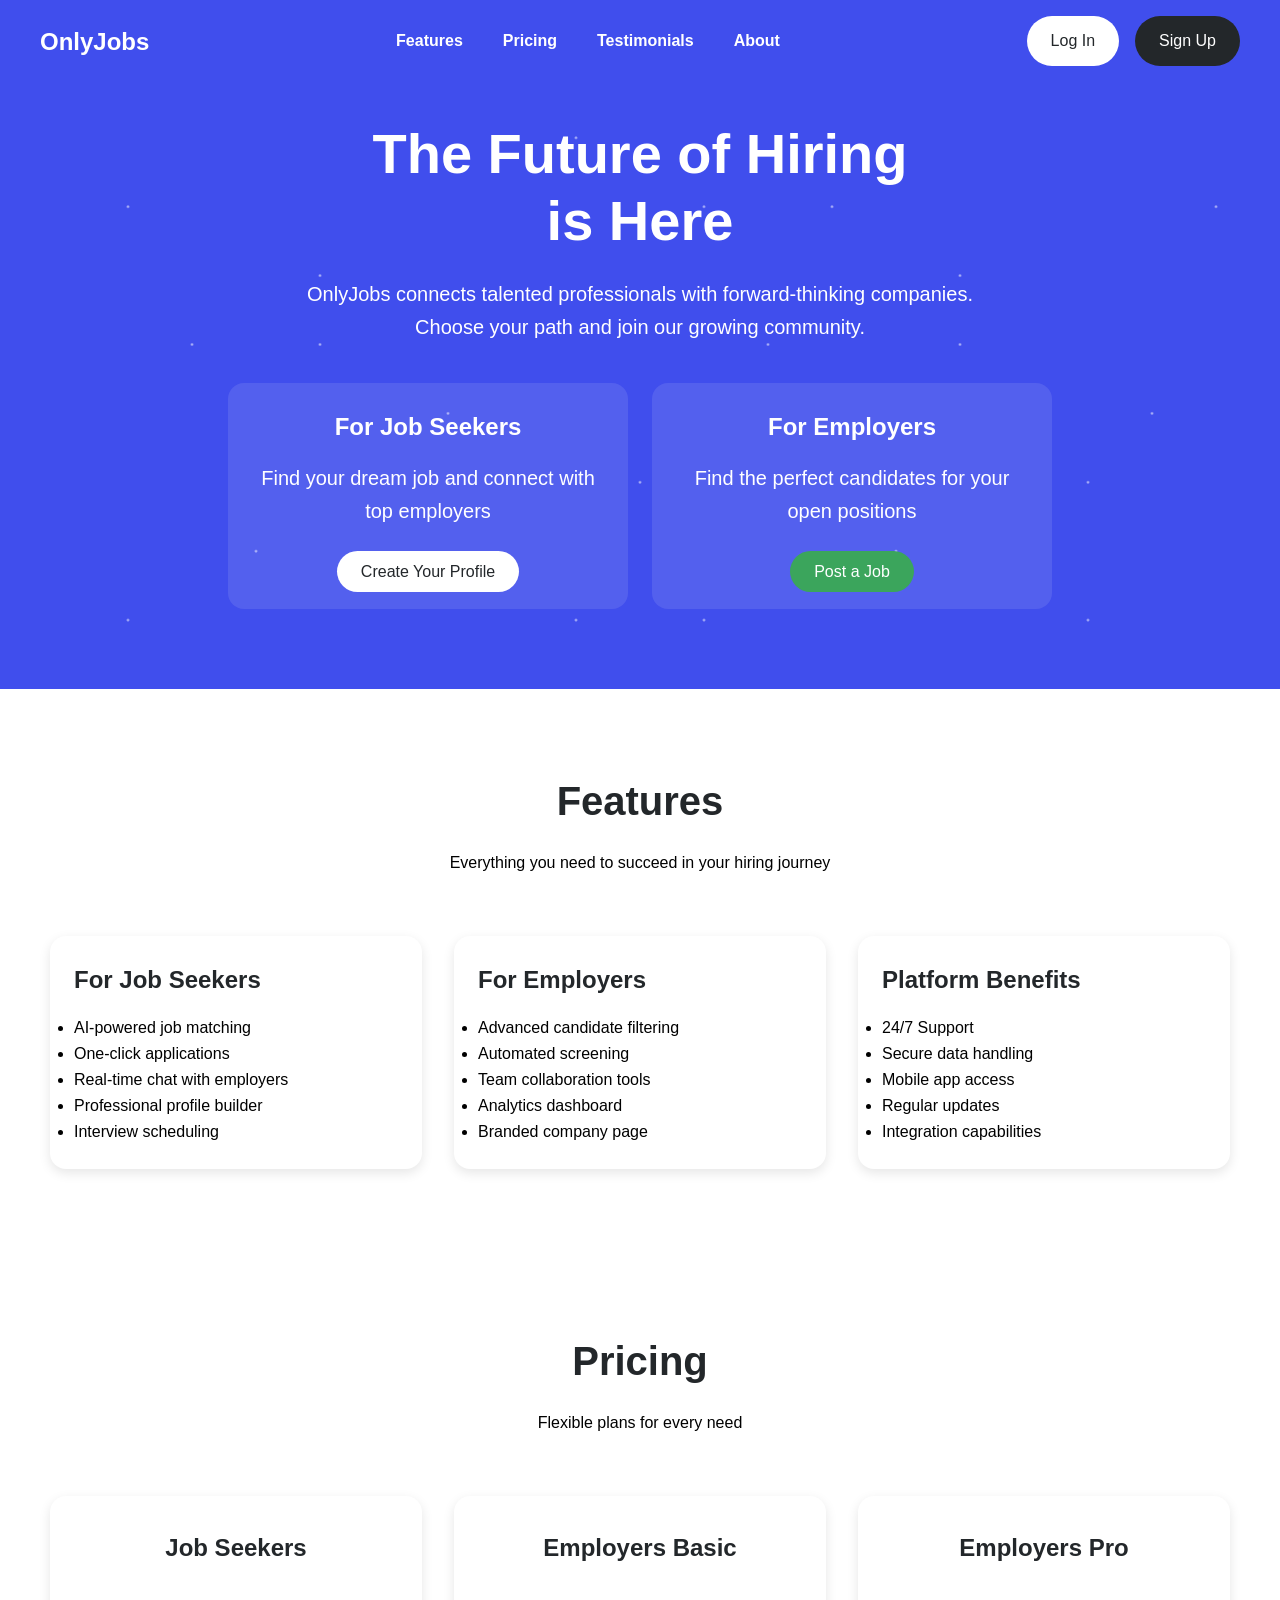
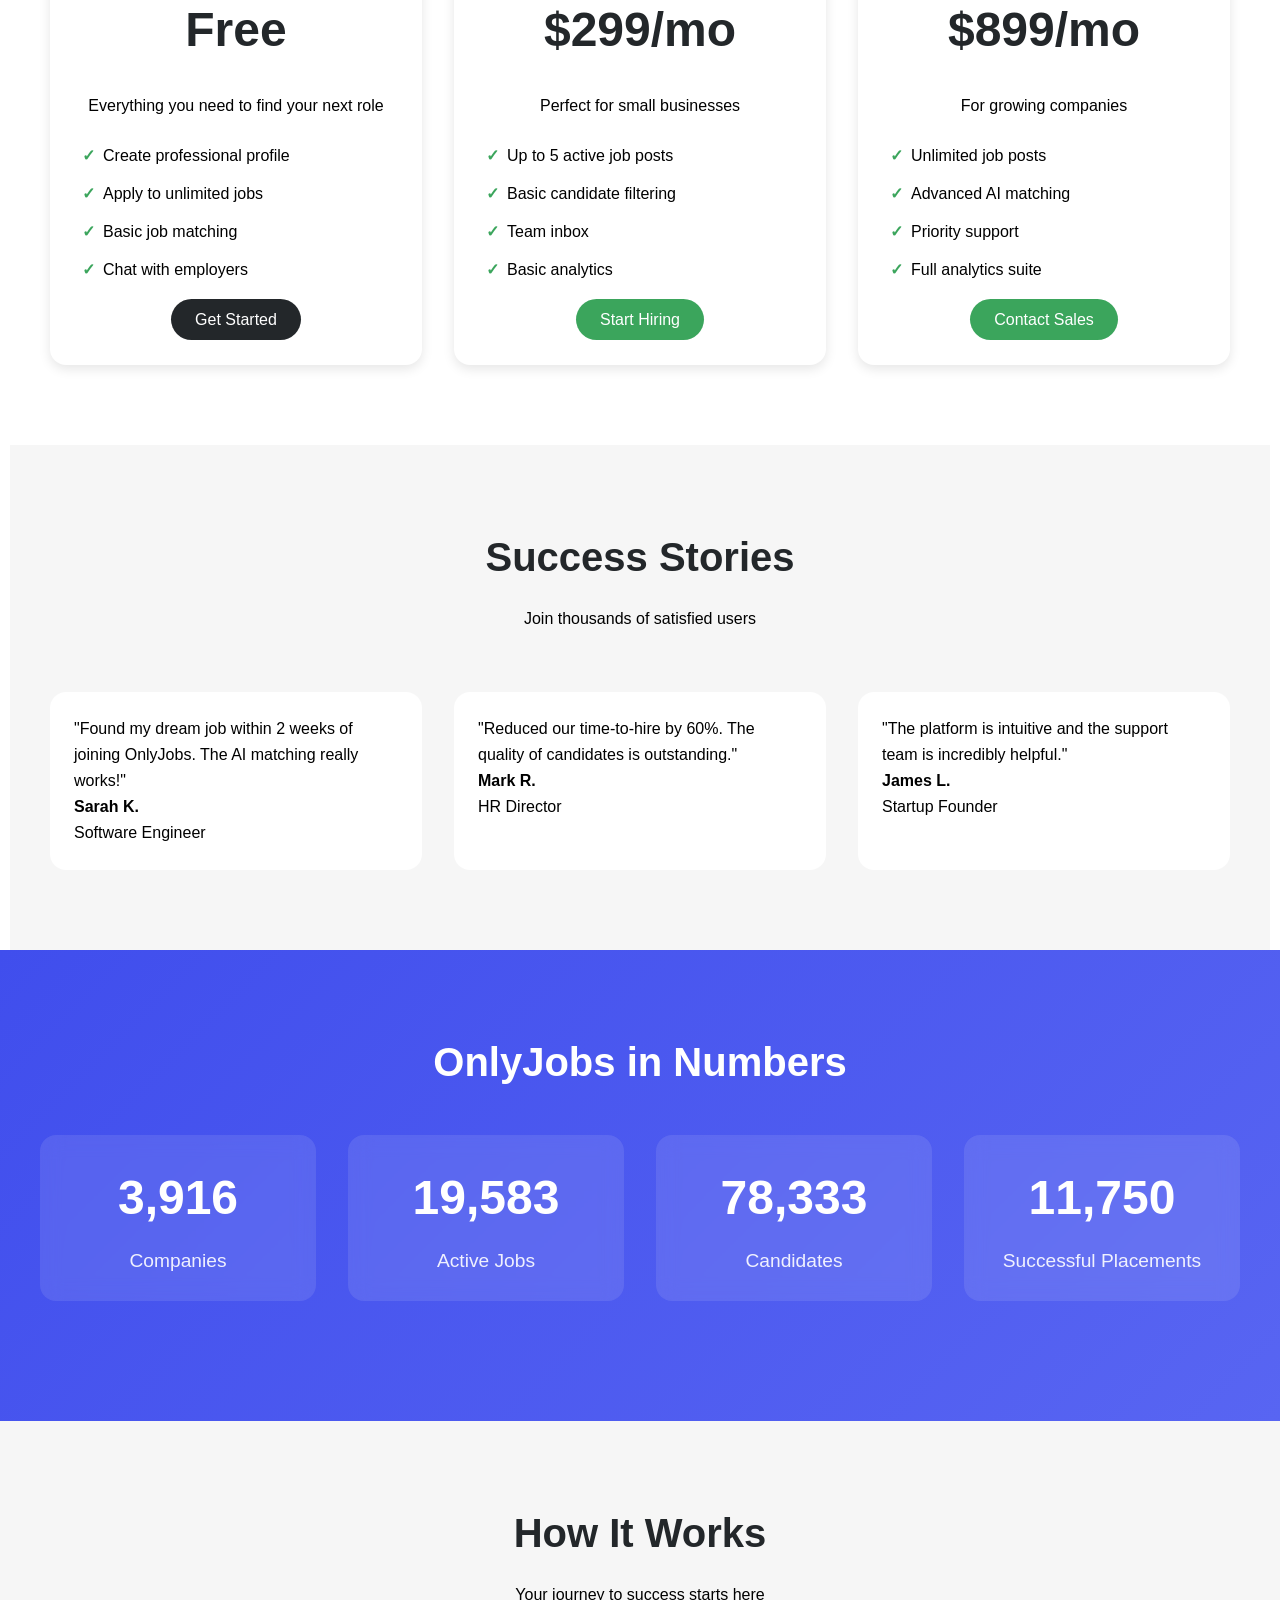
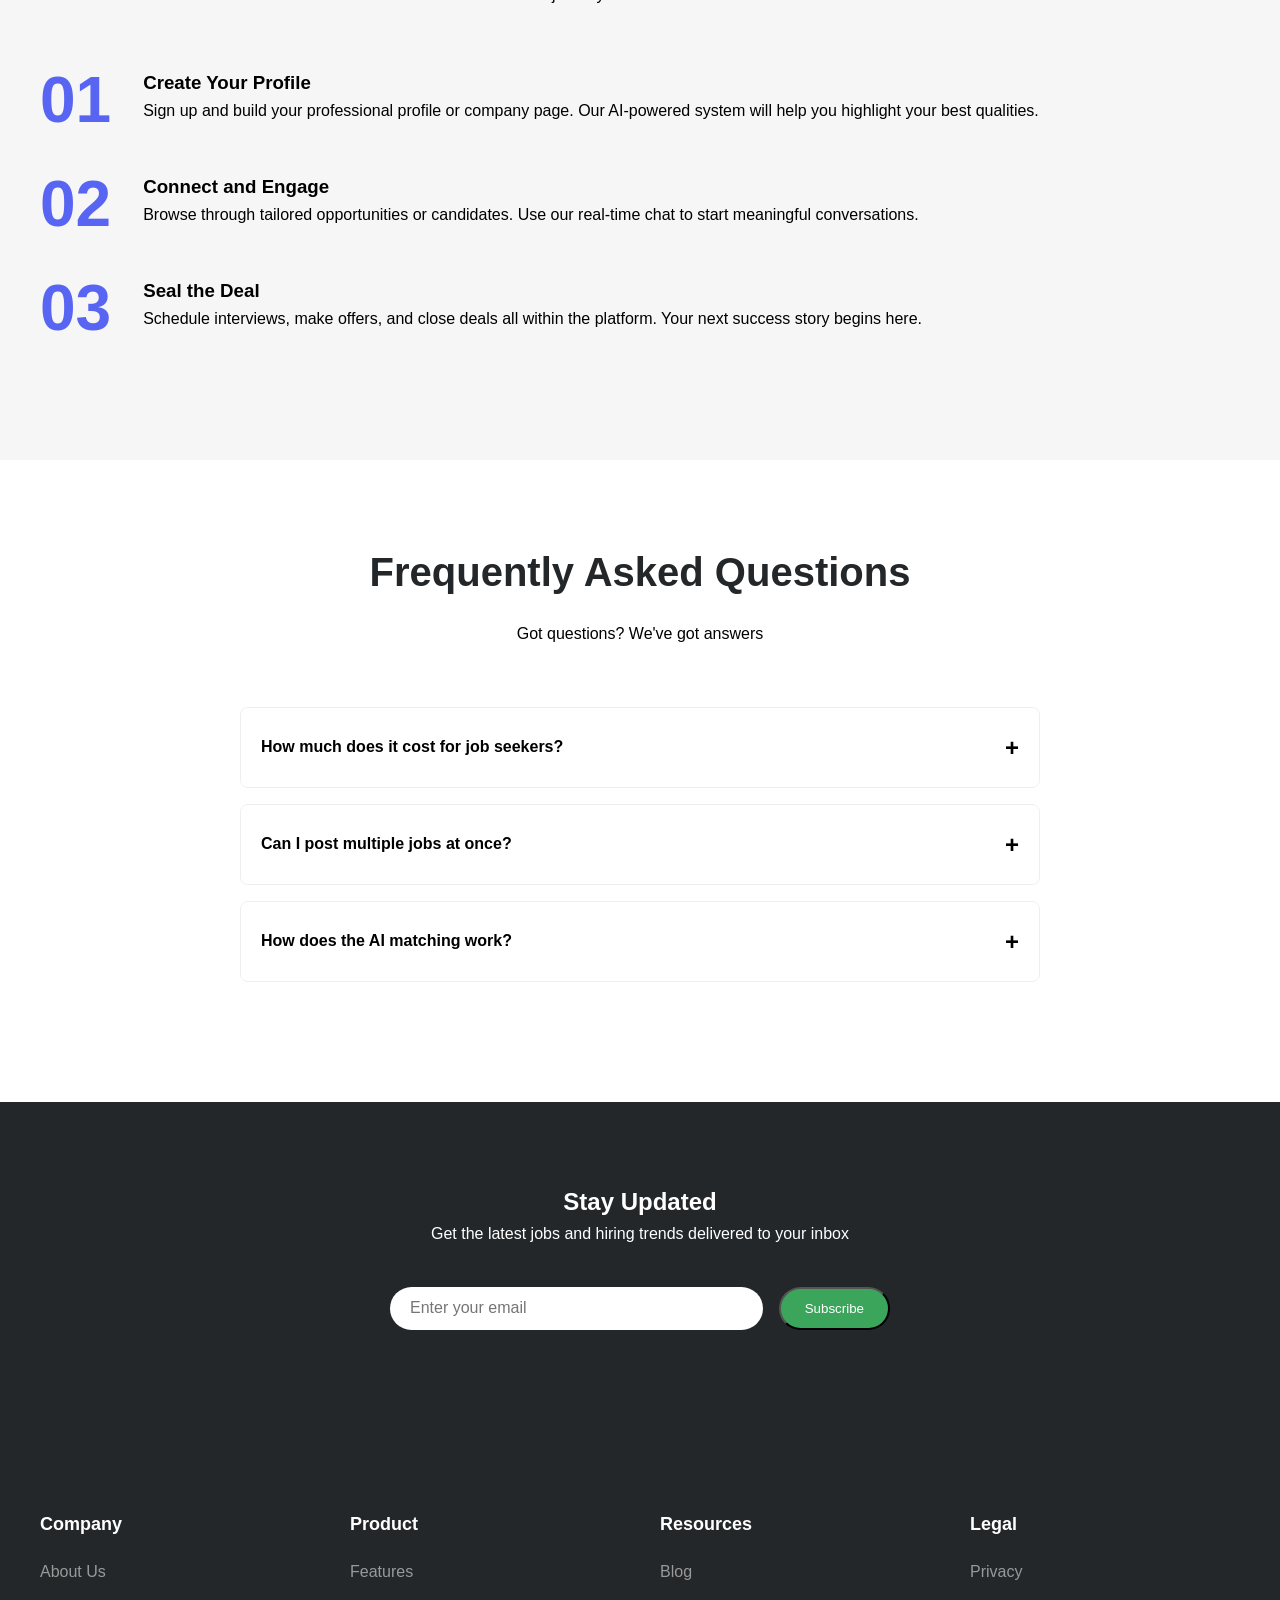
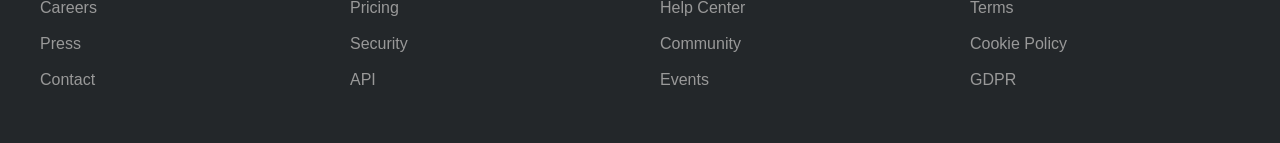
==== commit 8b83dd84: "Update landing.html" ====
--- a/landing.html
+++ b/landing.html
@@ -16,7 +16,7 @@
             <a href="#about">About</a>
         </div>
         <div class="nav-buttons">
-            <a href="#" class="button button-white">Log In</a>
+            <a href="Login.html" class="button button-white">Log In</a>
             <a href="#" class="button button-dark">Sign Up</a>
         </div>
     </nav>
